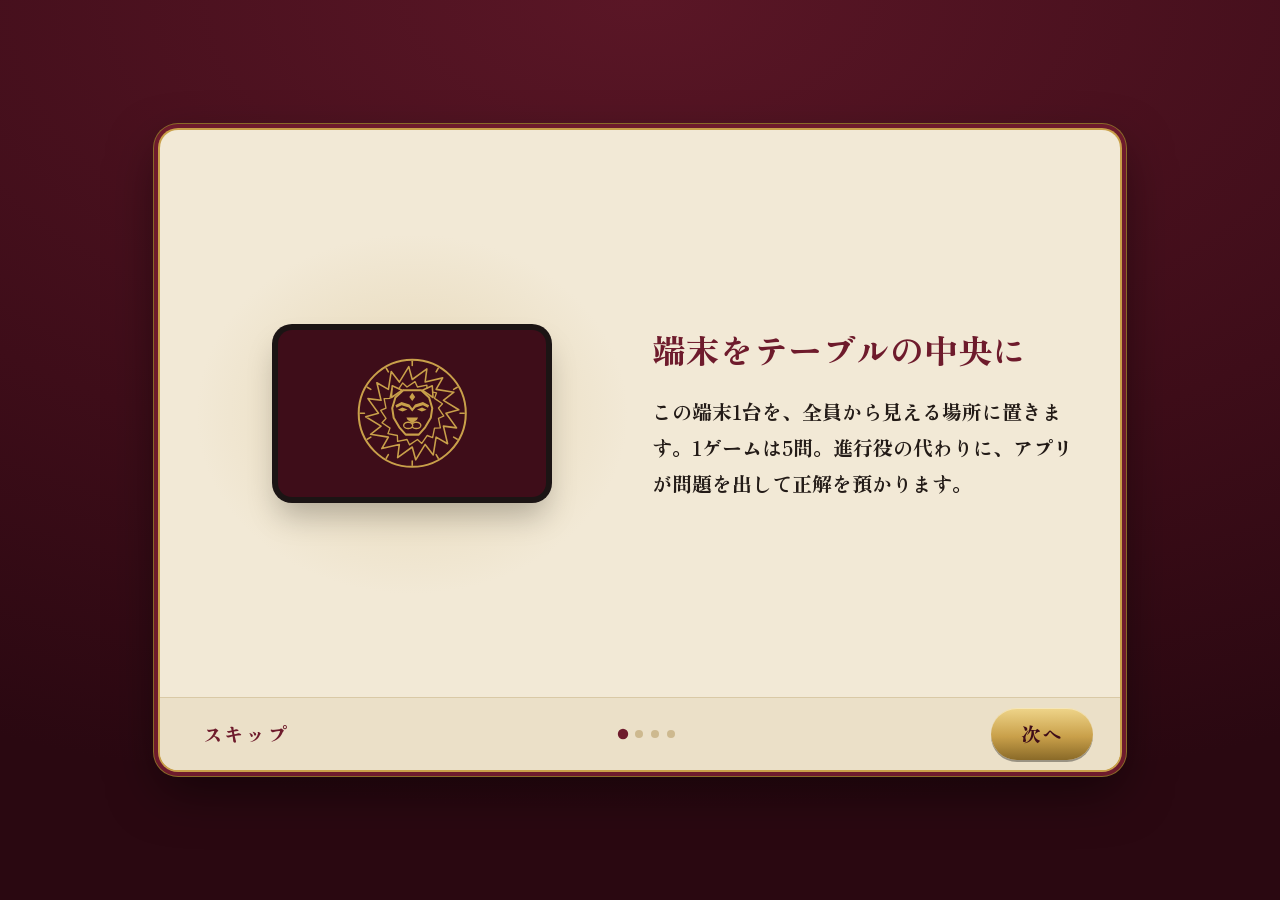
==== index.html @ 39cdda13 "Add files via upload" ====
<!doctype html>
<html lang="ja">
<head>
<meta charset="utf-8">
<meta name="viewport" content="width=device-width, initial-scale=1, viewport-fit=cover, user-scalable=no">
<meta name="theme-color" content="#3E0D19">
<meta name="apple-mobile-web-app-capable" content="yes">
<meta name="mobile-web-app-capable" content="yes">
<meta name="apple-mobile-web-app-status-bar-style" content="black-translucent">
<meta name="apple-mobile-web-app-title" content="金獅子">
<meta name="description" content="ボードゲーム『近似値の金獅子』の問題表示アプリ">
<title>近似値の金獅子</title>
<link rel="manifest" href="manifest.webmanifest">
<link rel="icon" href="img/icon-192.png" type="image/png">
<link rel="apple-touch-icon" href="img/apple-touch-icon.png">
<link rel="preload" href="fonts/ZenAntique-subset.woff2" as="font" type="font/woff2" crossorigin>
<link rel="preload" href="fonts/BodoniModa-subset.woff2" as="font" type="font/woff2" crossorigin>
<link rel="stylesheet" href="css/app.css">
<script src="js/app.js" defer></script>
</head>
<body>
<div id="app">

  <!-- タイトル -->
  <section class="screen screen-title" id="screen-title" data-screen="title">
    <div class="title-inner">
      <img class="title-emblem" src="img/lion_gold.svg" alt="" width="1000" height="1000">
      <div class="title-text">
        <p class="title-kicker">近似値ボードゲーム</p>
        <h1 class="title-logo">近似値の<span>金獅子</span></h1>
        <div class="title-actions">
          <button class="btn btn-gold btn-lg" data-action="start">ゲーム開始</button>
          <div class="btn-row">
            <button class="btn btn-ghost" data-action="rulebook">ルールブック</button>
            <button class="btn btn-ghost" data-action="settings">設定</button>
          </div>
        </div>
      </div>
    </div>
  </section>

  <!-- チュートリアル -->
  <section class="screen screen-tutorial" id="screen-tutorial" data-screen="tutorial">
    <div class="tut-card">
      <div class="tut-pages">
        <article class="tut-page" data-page="0">
          <div class="tut-visual tut-visual-table" aria-hidden="true">
            <div class="tut-device"><span class="lion" data-lion="gold"></span></div>
          </div>
          <div class="tut-copy">
            <h2>端末をテーブルの中央に</h2>
            <p>この端末1台を、全員から見える場所に置きます。1ゲームは5問。進行役の代わりに、アプリが問題を出して正解を預かります。</p>
          </div>
        </article>
        <article class="tut-page" data-page="1">
          <div class="tut-visual tut-visual-write" aria-hidden="true">
            <div class="tut-question">成人の人体にある<br>骨の数は？</div>
            <div class="tut-memo"><span>200</span><span>180</span><span>230</span></div>
          </div>
          <div class="tut-copy">
            <h2>問題を読んで、数字を書く</h2>
            <p>問題が出たら、各自が手元のカードに答えの数字を書きます。ぴったりでなくても大丈夫。近ければ近いほど良い答えです。</p>
          </div>
        </article>
        <article class="tut-page" data-page="2">
          <div class="tut-visual tut-visual-swipe" aria-hidden="true">
            <div class="demo-frame">
              <div class="demo-answer"><span>206</span></div>
              <div class="demo-cage">
                <div class="demo-plate">骨の数は？</div>
                <img class="demo-knob" src="img/lion_gold.svg" alt="">
              </div>
              <div class="demo-finger"></div>
            </div>
          </div>
          <div class="tut-copy">
            <h2>金獅子を上へ引き上げる</h2>
            <p>全員が書けたら、問題欄の下の<strong>金獅子</strong>に指をのせ、上へスワイプします。檻が上がり、正解が現れます。</p>
          </div>
        </article>
        <article class="tut-page" data-page="3">
          <div class="tut-visual tut-visual-judge" aria-hidden="true">
            <ul class="judge-list">
              <li><img src="img/lion_gold.svg" alt=""><b>金獅子</b><span>ピタリ</span></li>
              <li><img src="img/lion_silver.svg" alt=""><b>銀獅子</b><span>誤差10%以内</span></li>
              <li><img src="img/lion_bronze.svg" alt=""><b>銅獅子</b><span>誤差25%以内</span></li>
              <li><img src="img/lion_black.svg" alt=""><b>黒獅子</b><span>それより外</span></li>
            </ul>
          </div>
          <div class="tut-copy">
            <h2>自分で判定する</h2>
            <p>正解の下に、銀獅子・銅獅子の範囲が表示されます。自分の答えと見比べて判定し、得点はカードで管理しましょう。</p>
          </div>
        </article>
      </div>
      <div class="tut-nav">
        <button class="btn btn-text" data-action="tut-skip">スキップ</button>
        <div class="tut-dots" aria-hidden="true"><i></i><i></i><i></i><i></i></div>
        <button class="btn btn-gold" data-action="tut-next">次へ</button>
      </div>
    </div>
  </section>

  <!-- セット選択 -->
  <section class="screen screen-sets" id="screen-sets" data-screen="sets">
    <header class="bar">
      <button class="btn btn-text" data-action="title">← 戻る</button>
      <h2 class="bar-title">セットを選ぶ</h2>
      <span class="bar-spacer"></span>
    </header>
    <div class="sets-body">
      <p class="sets-lead">1セット5問。好きなセットを選んでください。</p>
      <div class="sets-grid" id="sets-grid"></div>
    </div>
  </section>

  <!-- ゲーム -->
  <section class="screen screen-game" id="screen-game" data-screen="game">
    <header class="bar game-bar">
      <button class="btn btn-text" data-action="abort">✕ 中断</button>
      <div class="round" aria-live="polite">
        <span class="round-set" id="round-set"></span>
        <span class="round-num"><b id="round-cur">1</b><i>/</i><span id="round-total">5</span></span>
      </div>
      <button class="btn btn-text" data-action="retry" id="btn-retry" disabled>↺ もう一度</button>
    </header>

    <div class="stage" id="stage">
      <div class="frame" id="frame">
        <!-- 正解表示欄（檻の後ろ） -->
        <div class="answer" id="answer" aria-live="polite">
          <span class="lion answer-watermark" data-lion="gold" id="watermark"></span>
          <div class="answer-q" id="answer-q">
            <p class="answer-q-text" id="answer-q-text"></p>
            <p class="as-of" id="answer-asof"></p>
          </div>
          <div class="answer-main">
            <div class="answer-num" id="answer-num"></div>
          </div>
          <p class="answer-note" id="answer-note"></p>
          <div class="shine" id="shine"></div>
        </div>

        <!-- 獅子の檻 -->
        <div class="cage" id="cage">
          <div class="cage-bars"></div>
          <div class="cage-rail cage-rail-top"></div>
          <div class="cage-rail cage-rail-bottom"></div>
          <div class="plate" id="plate">
            <div class="plate-inner">
              <p class="plate-q" id="plate-q"></p>
              <p class="as-of" id="plate-asof"></p>
            </div>
          </div>
          <div class="knob-row">
            <button class="knob" id="knob" aria-label="金獅子を引き上げて正解を開く（Enter または Space）">
              <img src="img/lion_gold.svg" alt="" draggable="false">
            </button>
            <span class="knob-hint" id="knob-hint" aria-hidden="true">↑ 金獅子を引き上げる</span>
          </div>
        </div>
      </div>
    </div>

    <footer class="game-foot">
      <div class="borders" id="borders" aria-live="polite">
        <div class="border-row border-silver">
          <span class="lion" data-lion="silver"></span>
          <span class="border-label">銀獅子<small>±10%</small></span>
          <span class="border-range" id="range-silver"></span>
        </div>
        <div class="border-row border-bronze">
          <span class="lion" data-lion="bronze"></span>
          <span class="border-label">銅獅子<small>±25%</small></span>
          <span class="border-range" id="range-bronze"></span>
        </div>
      </div>
      <div class="foot-actions">
        <button class="btn btn-gold" data-action="next" id="btn-next">次の問題 →</button>
      </div>
    </footer>
  </section>

  <!-- 終了 -->
  <section class="screen screen-end" id="screen-end" data-screen="end">
    <div class="end-inner">
      <img class="end-emblem" src="img/lion_gold.svg" alt="" width="1000" height="1000">
      <p class="end-kicker" id="end-set"></p>
      <h2 class="end-title">全5問、終了</h2>
      <p class="end-lead">おつかれさまでした。カードで得点を集計しましょう。</p>
      <div class="btn-row">
        <button class="btn btn-gold" data-action="title">タイトルへ戻る</button>
        <button class="btn btn-ghost" data-action="start">別のセットで遊ぶ</button>
      </div>
    </div>
  </section>

  <!-- 設定 -->
  <section class="screen screen-settings" id="screen-settings" data-screen="settings">
    <header class="bar">
      <button class="btn btn-text" data-action="title">← 戻る</button>
      <h2 class="bar-title">設定</h2>
      <span class="bar-spacer"></span>
    </header>
    <div class="settings-body">
      <ul class="settings-list">
        <li><button class="setting" data-action="tutorial"><span>遊び方（チュートリアル）を見る</span><i>›</i></button></li>
        <li><button class="setting" data-action="rulebook"><span>ルールブックを開く</span><i>›</i></button></li>
        <li><button class="setting" data-action="reshuffle"><span>問題セットを組み直す</span><i>›</i></button></li>
      </ul>
      <p class="settings-meta" id="settings-meta"></p>
    </div>
  </section>
</div>

<dialog class="modal" id="modal">
  <form method="dialog">
    <p class="modal-text" id="modal-text"></p>
    <div class="btn-row">
      <button class="btn btn-ghost" value="cancel">やめる</button>
      <button class="btn btn-gold" value="ok" id="modal-ok">OK</button>
    </div>
  </form>
</dialog>
<div class="toast" id="toast" role="status"></div>

<!-- 獅子アイコン（線画）。色は CSS の color、目・鼻などは --lion-feature で指定 -->
<template id="tpl-lion"><svg class="lion-svg" viewBox="0 0 1000 1000" aria-hidden="true" focusable="false"><g class="l-bezel"><circle cx="500" cy="500" r="476" fill="none" stroke="currentColor" stroke-width="18"/><line x1="500" y1="38" x2="500" y2="75" stroke="currentColor" stroke-width="14" stroke-linecap="round"/><line x1="731" y1="99.9" x2="712.5" y2="131.9" stroke="currentColor" stroke-width="14" stroke-linecap="round"/><line x1="900.1" y1="269" x2="868.1" y2="287.5" stroke="currentColor" stroke-width="14" stroke-linecap="round"/><line x1="962" y1="500" x2="925" y2="500" stroke="currentColor" stroke-width="14" stroke-linecap="round"/><line x1="900.1" y1="731" x2="868.1" y2="712.5" stroke="currentColor" stroke-width="14" stroke-linecap="round"/><line x1="731" y1="900.1" x2="712.5" y2="868.1" stroke="currentColor" stroke-width="14" stroke-linecap="round"/><line x1="500" y1="962" x2="500" y2="925" stroke="currentColor" stroke-width="14" stroke-linecap="round"/><line x1="269" y1="900.1" x2="287.5" y2="868.1" stroke="currentColor" stroke-width="14" stroke-linecap="round"/><line x1="99.9" y1="731" x2="131.9" y2="712.5" stroke="currentColor" stroke-width="14" stroke-linecap="round"/><line x1="38" y1="500" x2="75" y2="500" stroke="currentColor" stroke-width="14" stroke-linecap="round"/><line x1="99.9" y1="269" x2="131.9" y2="287.5" stroke="currentColor" stroke-width="14" stroke-linecap="round"/><line x1="269" y1="99.9" x2="287.5" y2="131.9" stroke="currentColor" stroke-width="14" stroke-linecap="round"/></g><g class="l-mane-outer"><path d="M500,200 L630,105.9 L614.8,222.8 L770.9,185.6 L712.1,287.9 L870.6,313.2 L777.2,385.2 L913.9,469.2 L800,500 L894.1,630 L777.2,614.8 L814.4,770.9 L712.1,712.1 L686.8,870.6 L614.8,777.2 L530.8,913.9 L500,800 L370,894.1 L385.2,777.2 L229.1,814.4 L287.9,712.1 L129.4,686.8 L222.8,614.8 L86.1,530.8 L200,500 L105.9,370 L222.8,385.2 L185.6,229.1 L287.9,287.9 L313.2,129.4 L385.2,222.8 L469.2,86.1 L500,200" fill="none" stroke="currentColor" stroke-width="14" stroke-linecap="round" stroke-linejoin="round"/></g><g class="l-mane-inner"><path d="M381.2,281.9 L415.2,231.1 L453.6,266.6 L524.6,219.1 L546.4,266.6 L630.2,249.9 L631.2,276.3" fill="none" stroke="currentColor" stroke-width="12" stroke-linecap="round" stroke-linejoin="round"/><path d="M681.8,311.9 L716,318.7 L697.9,367.8 L768.9,415.2 L733.4,453.6 L780.9,524.6 L733.4,546.4 L750.1,630.2 L697.9,632.2 L681.3,716 L632.2,697.9 L584.8,768.9 L546.4,733.4 L475.4,780.9 L453.6,733.4 L369.8,750.1 L367.8,697.9 L284,681.3 L302.1,632.2 L231.1,584.8 L266.6,546.4 L219.1,475.4 L266.6,453.6 L249.9,369.8 L302.1,367.8 L318.7,284 L320,284.5" fill="none" stroke="currentColor" stroke-width="12" stroke-linecap="round" stroke-linejoin="round"/></g><g class="l-ears"><path d="M315,360 L322,255 L410,295 L315,360" fill="none" stroke="currentColor" stroke-width="14" stroke-linecap="round" stroke-linejoin="round"/><path d="M685,360 L678,255 L590,295 L685,360" fill="none" stroke="currentColor" stroke-width="14" stroke-linecap="round" stroke-linejoin="round"/></g><g class="l-sideburns"></g><g class="l-face"><path d="M420,295 L580,295 L650,360 L678,455 L665,540 L615,625 L558,690 L442,690 L385,625 L335,540 L322,455 L350,360 L420,295" fill="none" stroke="currentColor" stroke-width="18" stroke-linecap="round" stroke-linejoin="round"/><polygon points="500,318 526,355 500,392 474,355" class="lf"/></g><g class="l-brow"><polygon points="350,430 405,400 475,422 500,455 525,422 595,400 650,430 640,452 595,430 530,448 500,485 470,448 405,430 360,452" class="lf"/></g><g class="l-eyes"><polygon points="372,470 412,448 458,466 414,484" class="lf"/><polygon points="628,470 588,448 542,466 586,484" class="lf"/></g><g class="l-nose"><polygon points="448,538 552,538 542,558 500,588 458,558" class="lf"/></g><g class="l-muzzle"><path d="M500,595.9 L501.4,594 L504.3,591 L507.7,588.2 L511.6,585.8 L516,583.8 L520.7,582.1 L525.6,581 L530.8,580.2 L536,580 L541.2,580.2 L546.4,581 L551.3,582.1 L556,583.8 L560.4,585.8 L564.3,588.2 L567.7,591 L570.6,594 L573,597.3 L574.6,600.8 L575.7,604.3 L576,608 L575.7,611.7 L574.6,615.2 L573,618.7 L570.6,622 L567.7,625 L564.3,627.8 L560.4,630.2 L556,632.2 L551.3,633.9 L546.4,635 L541.2,635.8 L536,636 L530.8,635.8 L525.6,635 L520.7,633.9 L516,632.2 L511.6,630.2 L507.7,627.8 L504.3,625 L501.4,622 L500,620.1" fill="none" stroke="currentColor" stroke-width="12" stroke-linecap="round" stroke-linejoin="round"/><path d="M504,608 L503.7,611.7 L502.6,615.2 L501,618.7 L498.6,622 L495.7,625 L492.3,627.8 L488.4,630.2 L484,632.2 L479.3,633.9 L474.4,635 L469.2,635.8 L464,636 L458.8,635.8 L453.6,635 L448.7,633.9 L444,632.2 L439.6,630.2 L435.7,627.8 L432.3,625 L429.4,622 L427,618.7 L425.4,615.2 L424.3,611.7 L424,608 L424.3,604.3 L425.4,600.8 L427,597.3 L429.4,594 L432.3,591 L435.7,588.2 L439.6,585.8 L444,583.8 L448.7,582.1 L453.6,581 L458.8,580.2 L464,580 L469.2,580.2 L474.4,581 L479.3,582.1 L484,583.8 L488.4,585.8 L492.3,588.2 L495.7,591 L498.6,594 L501,597.3 L502.6,600.8 L503.7,604.3 L504,608" fill="none" stroke="currentColor" stroke-width="12" stroke-linecap="round" stroke-linejoin="round"/></g></svg></template>
</body>
</html>
---- css/app.css ----
/* 『近似値の金獅子』問題表示アプリ */

@font-face {
  font-family: "Zen Antique";
  src: url("../fonts/ZenAntique-subset.woff2") format("woff2");
  font-weight: 400;
  font-style: normal;
  font-display: swap;
}
@font-face {
  font-family: "Bodoni Moda";
  src: url("../fonts/BodoniModa-subset.woff2") format("woff2");
  font-weight: 400 900;
  font-style: normal;
  font-display: swap;
}

:root {
  /* 配色 */
  --bordeaux: #6E1B2C;
  --bordeaux-deep: #3E0D19;
  --ivory: #F2E9D6;
  --ink: #231B17;
  --gold: #C9A04A;
  --gold-light: #EFD58A;
  --silver: #B9BCC2;
  --bronze: #A8693A;
  --black: #2A2422;

  /* 派生色 */
  --gold-dark: #8A6A28;
  --ivory-dim: rgba(242, 233, 214, .72);
  --line: rgba(201, 160, 74, .35);

  /* フォント */
  --font-ja: "Zen Antique", "Hiragino Mincho ProN", "Yu Mincho", "YuMincho", "Noto Serif JP", "Noto Serif CJK JP", "Source Han Serif JP", serif;
  --font-num: "Bodoni Moda", "Didot", "Bodoni 72", "Times New Roman", serif;

  /* 安全領域 */
  --sat: env(safe-area-inset-top, 0px);
  --sar: env(safe-area-inset-right, 0px);
  --sab: env(safe-area-inset-bottom, 0px);
  --sal: env(safe-area-inset-left, 0px);

  /* 演出時間（視差効果を減らす設定で短縮） */
  --t-move: 1;
  color-scheme: dark;
}
@media (prefers-reduced-motion: reduce) {
  :root { --t-move: .35; }
}

*, *::before, *::after { box-sizing: border-box; }
html, body { margin: 0; height: 100%; }
html { touch-action: manipulation; }
body {
  background: var(--bordeaux-deep);
  background-image: radial-gradient(120% 90% at 50% 0%, #5a1626 0%, var(--bordeaux-deep) 60%, #2a0811 100%);
  color: var(--ivory);
  font-family: var(--font-ja);
  -webkit-font-smoothing: antialiased;
  -webkit-tap-highlight-color: transparent;
  -webkit-text-size-adjust: 100%;
  overscroll-behavior: none;
  overflow: hidden;
  user-select: none;
  -webkit-user-select: none;
  -webkit-touch-callout: none;
}
button { font: inherit; color: inherit; }
p, h1, h2 { margin: 0; }

#app {
  position: fixed;
  inset: 0;
  padding: calc(var(--sat) + 8px) calc(var(--sar) + 12px) calc(var(--sab) + 8px) calc(var(--sal) + 12px);
}

/* 画面切り替え */
.screen {
  position: absolute;
  inset: calc(var(--sat) + 8px) calc(var(--sar) + 12px) calc(var(--sab) + 8px) calc(var(--sal) + 12px);
  display: none;
  flex-direction: column;
  min-height: 0;
}
.screen.is-active { display: flex; animation: screen-in calc(.35s * var(--t-move)) ease-out; }
@keyframes screen-in { from { opacity: 0; } to { opacity: 1; } }

/* ボタン */
.btn {
  appearance: none;
  border: 0;
  border-radius: 999px;
  padding: .7em 1.5em;
  min-height: 44px;
  cursor: pointer;
  font-size: clamp(15px, 2.4vmin + 6px, 20px);
  letter-spacing: .06em;
  line-height: 1.2;
  white-space: nowrap;
  transition: transform .15s, background-color .2s, opacity .2s;
}
.btn:active { transform: scale(.97); }
.btn:disabled { opacity: .35; cursor: default; }
.btn-gold {
  background: linear-gradient(180deg, var(--gold-light), var(--gold) 55%, var(--gold-dark));
  color: var(--bordeaux-deep);
  box-shadow: 0 2px 0 rgba(0,0,0,.35), inset 0 1px 0 rgba(255,255,255,.4);
}
.btn-ghost {
  background: transparent;
  color: var(--gold-light);
  box-shadow: inset 0 0 0 1.5px var(--gold);
}
.btn-text {
  background: transparent;
  color: var(--gold-light);
  padding: .5em .8em;
}
.btn-lg { font-size: clamp(18px, 3vmin + 8px, 26px); padding: .75em 2.4em; }
.btn-row { display: flex; gap: 12px; flex-wrap: wrap; justify-content: center; }

:focus { outline: none; }
:focus-visible {
  outline: 3px solid var(--gold-light);
  outline-offset: 3px;
}

/* 獅子アイコン（線画） */
.lion { display: inline-block; line-height: 0; color: var(--gold); --lion-feature: currentColor; }
.lion .lion-svg { width: 100%; height: 100%; display: block; }
.lion .lf { fill: var(--lion-feature); }
.lion[data-lion="gold"] { color: var(--gold); }
.lion[data-lion="silver"] { color: var(--silver); }
.lion[data-lion="bronze"] { color: var(--bronze); }
.lion[data-lion="black"] { color: var(--black); }

/* 共通バー */
.bar {
  display: grid;
  grid-template-columns: 1fr auto 1fr;
  align-items: center;
  min-height: 44px;
  flex: none;
}
.bar > :first-child { justify-self: start; }
.bar > :last-child { justify-self: end; }
.bar-title { font-size: clamp(18px, 3vmin + 6px, 24px); font-weight: 400; color: var(--gold-light); letter-spacing: .1em; }

/* ───── タイトル ───── */
.screen-title { align-items: center; justify-content: center; }
.title-inner {
  display: flex;
  align-items: center;
  justify-content: center;
  gap: clamp(16px, 6vw, 72px);
  width: 100%;
  height: 100%;
}
.title-emblem {
  width: min(62vh, 40vw);
  height: auto;
  filter: drop-shadow(0 8px 30px rgba(0,0,0,.5));
  animation: emblem-glow 4s ease-in-out infinite;
}
@keyframes emblem-glow {
  50% { filter: drop-shadow(0 8px 30px rgba(0,0,0,.5)) drop-shadow(0 0 24px rgba(239,213,138,.25)); }
}
.title-text { display: flex; flex-direction: column; align-items: center; gap: 2vh; text-align: center; }
.title-kicker { color: var(--gold); letter-spacing: .4em; font-size: clamp(12px, 2vmin + 4px, 16px); }
.title-logo {
  font-weight: 400;
  font-size: clamp(32px, 9vmin, 76px);
  line-height: 1.15;
  color: var(--ivory);
  letter-spacing: .08em;
}
.title-logo span {
  display: block;
  font-size: 1.3em;
  background: linear-gradient(180deg, var(--gold-light) 20%, var(--gold) 70%, var(--gold-dark));
  -webkit-background-clip: text;
  background-clip: text;
  color: transparent;
}
.title-actions { display: flex; flex-direction: column; align-items: center; gap: 14px; margin-top: 2vh; }

@media (orientation: portrait) {
  .title-inner { flex-direction: column; gap: 3vh; }
  .title-emblem { width: min(64vw, 38vh); }
}

/* ───── チュートリアル ───── */
.screen-tutorial { align-items: center; justify-content: center; }
.tut-card {
  width: min(100%, 960px);
  height: 100%;
  max-height: 640px;
  display: flex;
  flex-direction: column;
  background: var(--ivory);
  color: var(--ink);
  border-radius: 18px;
  box-shadow: 0 0 0 2px var(--gold), 0 0 0 6px var(--bordeaux), 0 0 0 7px var(--gold-dark), 0 20px 50px rgba(0,0,0,.5);
  overflow: hidden;
}
.tut-pages { flex: 1; position: relative; min-height: 0; }
.tut-page {
  position: absolute;
  inset: 0;
  display: grid;
  grid-template-columns: 1fr 1fr;
  align-items: center;
  gap: 24px;
  padding: clamp(16px, 4vmin, 40px);
  opacity: 0;
  visibility: hidden;
  transform: translateX(24px);
  transition: opacity calc(.35s * var(--t-move)), transform calc(.35s * var(--t-move)), visibility 0s calc(.35s * var(--t-move));
}
.tut-page.is-active { opacity: 1; visibility: visible; transform: none; transition-delay: 0s; }
.tut-page.is-past { transform: translateX(-24px); }
.tut-copy h2 { font-weight: 400; font-size: clamp(20px, 4vmin + 6px, 34px); color: var(--bordeaux); margin-bottom: .6em; }
.tut-copy p { font-size: clamp(14px, 2.4vmin + 6px, 20px); line-height: 1.8; }
.tut-copy strong { color: var(--bordeaux); font-weight: 400; border-bottom: 2px solid var(--gold); }
.tut-visual { height: 100%; max-height: 360px; display: grid; place-items: center; min-height: 0; }

.tut-device {
  width: 62%; aspect-ratio: 16 / 10;
  border-radius: 14px;
  background: var(--bordeaux-deep);
  box-shadow: 0 0 0 6px #1b1414, 0 18px 30px rgba(0,0,0,.25);
  display: grid; place-items: center;
}
.tut-device .lion { width: 42%; aspect-ratio: 1; }
.tut-visual-table { background: radial-gradient(closest-side, #e5d6b5, transparent); border-radius: 50%; }

.tut-visual-write { display: flex; flex-direction: column; gap: 16px; justify-content: center; }
.tut-question {
  background: var(--bordeaux); color: var(--ivory); padding: 14px 22px; border-radius: 8px;
  box-shadow: inset 0 0 0 2px var(--gold); text-align: center; font-size: clamp(14px, 2.6vmin + 4px, 20px); line-height: 1.5;
}
.tut-memo { display: flex; gap: 10px; justify-content: center; }
.tut-memo span {
  font-family: var(--font-num); font-weight: 600; font-size: clamp(18px, 4vmin, 30px);
  background: #fffaf0; border: 1px solid #d9c9a6; padding: 10px 14px; border-radius: 4px;
  transform: rotate(-3deg); box-shadow: 0 3px 6px rgba(0,0,0,.12);
}
.tut-memo span:nth-child(2) { transform: rotate(2deg); }
.tut-memo span:nth-child(3) { transform: rotate(-1deg); }

/* スワイプ実演 */
.demo-frame {
  position: relative; width: min(100%, 300px); aspect-ratio: 4 / 3;
  border-radius: 12px; overflow: hidden; box-shadow: 0 0 0 3px var(--gold-dark);
}
.demo-answer {
  position: absolute; inset: 0; background: var(--ivory); display: grid; place-items: center;
  font-family: var(--font-num); font-weight: 700; font-size: 64px; color: var(--ink);
}
.demo-answer span { animation: demo-num 4s infinite; }
.demo-cage {
  position: absolute; inset: 0;
  background:
    repeating-linear-gradient(90deg, transparent 0 22px, var(--gold-dark) 22px 23px, var(--gold-light) 23px 25px, var(--gold-dark) 25px 27px),
    linear-gradient(var(--bordeaux), var(--bordeaux-deep));
  animation: demo-cage 4s infinite cubic-bezier(.4, 0, .3, 1);
}
.demo-plate {
  position: absolute; left: 14%; right: 14%; top: 18%; height: 40%;
  background: var(--ivory); color: var(--ink); display: grid; place-items: center;
  border-radius: 4px; box-shadow: inset 0 0 0 2px var(--gold); font-size: 18px;
}
.demo-knob { position: absolute; width: 24%; left: 38%; bottom: 4%; }
.demo-finger {
  position: absolute; left: 50%; bottom: 10%; width: 44px; height: 44px; margin-left: -22px;
  border-radius: 50%; background: rgba(255,255,255,.55); box-shadow: 0 0 0 3px rgba(255,255,255,.8);
  animation: demo-finger 4s infinite cubic-bezier(.4, 0, .3, 1);
}
@keyframes demo-cage { 0%, 25% { transform: none; } 55% { transform: translateY(-40%); } 65%, 100% { transform: translateY(-105%); } }
@keyframes demo-finger { 0%, 15% { opacity: 0; transform: none; } 25% { opacity: 1; transform: none; } 55% { opacity: 1; transform: translateY(-120px); } 62%, 100% { opacity: 0; transform: translateY(-140px); } }
@keyframes demo-num { 0%, 60% { opacity: 0; } 75%, 100% { opacity: 1; } }

.judge-list { list-style: none; margin: 0; padding: 0; display: grid; gap: 10px; width: min(100%, 340px); }
.judge-list li { display: grid; grid-template-columns: 48px auto 1fr; align-items: center; gap: 12px; font-size: clamp(14px, 2.4vmin + 4px, 19px); }
.judge-list img { width: 48px; height: 48px; }
.judge-list b { font-weight: 400; color: var(--bordeaux); }
.judge-list span { color: #5b4b40; text-align: right; }

.tut-nav {
  flex: none; display: flex; align-items: center; justify-content: space-between;
  padding: 10px clamp(12px, 3vmin, 28px); border-top: 1px solid #d9c9a6; background: #ebe0c8;
}
.tut-nav .btn-text { color: var(--bordeaux); }
.tut-dots { display: flex; gap: 8px; }
.tut-dots i { width: 8px; height: 8px; border-radius: 50%; background: #cdb98f; transition: background .2s, transform .2s; }
.tut-dots i.is-on { background: var(--bordeaux); transform: scale(1.3); }

@media (orientation: portrait) {
  .tut-page { grid-template-columns: 1fr; grid-template-rows: minmax(0, 1fr) auto; }
  .tut-visual { max-height: 300px; }
}

/* ───── セット選択 ───── */
.sets-body { flex: 1; overflow-y: auto; padding: 8px 4px 16px; -webkit-overflow-scrolling: touch; }
.sets-lead { text-align: center; color: var(--ivory-dim); margin: 4px 0 16px; font-size: clamp(14px, 2vmin + 6px, 18px); }
.sets-grid {
  display: grid;
  grid-template-columns: repeat(auto-fill, minmax(150px, 1fr));
  gap: 14px;
  max-width: 980px;
  margin: 0 auto;
}
.set-btn {
  appearance: none; border: 0; cursor: pointer;
  position: relative;
  display: flex; flex-direction: column; align-items: center; gap: 6px;
  padding: 18px 10px 14px;
  border-radius: 14px;
  background: linear-gradient(180deg, var(--bordeaux), #561423);
  box-shadow: inset 0 0 0 1.5px var(--gold), 0 4px 10px rgba(0,0,0,.3);
  color: var(--ivory);
  transition: transform .15s;
}
.set-btn:active { transform: scale(.97); }
.set-btn .lion { width: 54px; height: 54px; }
.set-btn .set-name { font-size: 20px; letter-spacing: .08em; }
.set-btn .set-no { font-family: var(--font-num); font-weight: 700; font-size: 1.3em; color: var(--gold-light); }
.set-btn .set-state { font-size: 12px; color: var(--ivory-dim); }
.set-btn.is-played { background: linear-gradient(180deg, #4b1220, #3a0e18); }
.set-btn.is-played .lion { opacity: .55; }

/* ───── ゲーム ───── */
.game-bar .round { display: flex; align-items: baseline; gap: 12px; color: var(--gold-light); }
.round-set { font-size: clamp(13px, 2vmin + 4px, 16px); color: var(--gold); letter-spacing: .1em; }
.round-num { font-family: var(--font-num); font-weight: 600; font-size: clamp(22px, 4vmin + 6px, 34px); display: inline-flex; align-items: baseline; gap: .25em; }
.round-num i { font-style: normal; color: var(--gold); font-weight: 400; }
.round-num span { font-size: .75em; }

.stage {
  flex: 1;
  min-height: 0;
  display: flex;
  align-items: stretch;
  justify-content: center;
  padding: 6px 0;
}
.frame {
  --frame-r: clamp(10px, 2vmin, 18px);
  position: relative;
  width: 100%;
  max-width: 1100px;
  height: 100%;
  border-radius: var(--frame-r);
  overflow: hidden;
  box-shadow: 0 0 0 2px var(--gold), 0 0 0 5px #2a0811, 0 0 0 6px var(--gold-dark), 0 14px 40px rgba(0,0,0,.55);
  isolation: isolate;
}

/* 正解表示欄 */
.answer {
  position: absolute;
  inset: 0;
  display: flex;
  flex-direction: column;
  align-items: center;
  background: var(--ivory);
  color: var(--ink);
  padding: clamp(10px, 3vmin, 28px) clamp(12px, 4vw, 48px);
  transition: background-color calc(.6s * var(--t-move)) ease, color .6s ease;
  overflow: hidden;
  container-type: size;
}
.answer-watermark {
  position: absolute;
  left: 50%; top: 50%;
  width: min(92cqh, 92cqw); height: min(92cqh, 92cqw);
  transform: translate(-50%, -50%) scale(.86);
  opacity: 0;
  pointer-events: none;
  --lion-feature: var(--bordeaux); /* 目・鼻などは背景色で抜く */
  transition: opacity calc(.9s * var(--t-move)) ease, transform calc(1.2s * var(--t-move)) cubic-bezier(.2, .8, .2, 1);
}
.answer-q {
  position: relative;
  z-index: 1;
  flex: none;
  text-align: center;
  max-width: 100%;
  visibility: hidden;
  transform-origin: 0 0;
}
.answer-q-text { font-size: clamp(16px, 4.2vmin + 4px, 34px); line-height: 1.4; color: var(--bordeaux); transition: color .6s; }
.as-of { font-size: .62em; margin-top: .3em; opacity: .8; letter-spacing: .05em; }
.answer-q .as-of { font-size: clamp(11px, 2vmin + 2px, 16px); color: var(--bordeaux); }
.answer-q .as-of:empty, .plate .as-of:empty { display: none; }
.answer-main {
  position: relative;
  flex: 1;
  min-height: 0;
  width: 100%;
  display: flex;
  align-items: center;
  justify-content: center;
}
.answer-num {
  display: flex;
  align-items: baseline;
  justify-content: center;
  font-family: var(--font-num);
  font-weight: 700;
  font-variation-settings: "opsz" 36;
  font-variant-numeric: lining-nums tabular-nums;
  line-height: 1;
  white-space: nowrap;
  color: var(--ink);
  transition: color calc(.5s * var(--t-move));
}
.answer-num .d { display: inline-block; width: .64em; text-align: center; }
.answer-num .c { display: inline-block; width: .26em; text-align: center; }
.answer-num .off { visibility: hidden; }
.answer-num .u {
  font-family: var(--font-ja);
  font-weight: 400;
  font-size: .3em;
  margin-left: .3em;
  color: var(--bordeaux);
  transition: color .6s;
}
.answer-note { flex: none; min-height: 1.4em; font-size: clamp(12px, 2vmin + 4px, 18px); color: #5b4b40; opacity: 0; transition: opacity .6s, color .6s; text-align: center; }

/* 確定後 */
.answer.is-confirmed { background: var(--bordeaux); color: var(--gold); }
.answer.is-confirmed .answer-q-text,
.answer.is-confirmed .as-of { color: var(--gold); }
.answer.is-confirmed .answer-num { color: var(--gold-light); text-shadow: 0 0 .25em rgba(239, 213, 138, .35); }
.answer.is-confirmed .answer-num .u { color: var(--gold); text-shadow: none; }
.answer.is-confirmed .answer-watermark { opacity: .3; transform: translate(-50%, -50%) scale(1); }
.answer.is-confirmed .answer-note { opacity: 1; color: var(--gold-light); }

.shine {
  position: absolute;
  inset: -20% -60%;
  pointer-events: none;
  background: linear-gradient(105deg, transparent 38%, rgba(255, 244, 205, .0) 42%, rgba(255, 238, 180, .85) 50%, rgba(255, 244, 205, 0) 58%, transparent 62%);
  transform: translateX(-100%);
  opacity: 0;
  mix-blend-mode: screen;
}
.shine.is-run { animation: shine 1s cubic-bezier(.3, .1, .3, 1) forwards; }
@keyframes shine {
  0% { transform: translateX(-70%); opacity: 1; }
  100% { transform: translateX(70%); opacity: 1; }
}

/* 獅子の檻 */
.cage {
  position: absolute;
  inset: 0;
  z-index: 2;
  background: linear-gradient(180deg, var(--bordeaux) 0%, #551424 55%, var(--bordeaux-deep) 100%);
  will-change: transform;
  box-shadow: 0 10px 30px rgba(0,0,0,.6);
}
.cage.is-gone { visibility: hidden; }
.cage-bars {
  position: absolute;
  inset: 0;
  --bar-gap: clamp(34px, 6.5vmin, 64px);
  background:
    repeating-linear-gradient(90deg,
      transparent 0,
      transparent calc(var(--bar-gap) - 9px),
      rgba(0,0,0,.35) calc(var(--bar-gap) - 9px),
      var(--gold-dark) calc(var(--bar-gap) - 7px),
      var(--gold-light) calc(var(--bar-gap) - 4.5px),
      var(--gold) calc(var(--bar-gap) - 3px),
      var(--gold-dark) var(--bar-gap));
  background-position: calc(50% + var(--bar-gap) / 2) 0;
}
.cage-rail {
  position: absolute;
  left: 0; right: 0;
  height: clamp(10px, 2.2vmin, 18px);
  background: linear-gradient(180deg, var(--gold-light), var(--gold) 45%, var(--gold-dark));
  box-shadow: 0 2px 4px rgba(0,0,0,.45);
}
.cage-rail::after {
  content: "";
  position: absolute; inset: 0;
  --bar-gap: clamp(34px, 6.5vmin, 64px);
  background: radial-gradient(circle at center, #fff3c6 0 1.5px, var(--gold-dark) 2px 3.5px, transparent 4px) calc(50% + var(--bar-gap) / 2 - var(--bar-gap) / 2 + 0px) 50% / var(--bar-gap) 100% repeat-x;
}
.cage-rail-top { top: 12%; }
.cage-rail-bottom { bottom: 12%; }

.plate {
  position: absolute;
  left: 50%;
  top: 7%;
  width: min(84%, 920px);
  height: 64%;
  transform: translateX(-50%);
  background: var(--ivory);
  border-radius: 6px;
  padding: 6px;
  box-shadow:
    inset 0 0 0 2px var(--gold),
    inset 0 0 0 5px var(--ivory),
    inset 0 0 0 6px var(--gold-dark),
    0 6px 18px rgba(0,0,0,.55);
}
.plate::before, .plate::after {
  /* 鋲 */
  content: "";
  position: absolute;
  top: 10px;
  width: 10px; height: 10px;
  border-radius: 50%;
  background: radial-gradient(circle at 35% 35%, #fff3c6, var(--gold) 50%, var(--gold-dark));
}
.plate::before { left: 10px; }
.plate::after { right: 10px; }
.plate-inner {
  height: 100%;
  display: flex;
  flex-direction: column;
  align-items: center;
  justify-content: center;
  text-align: center;
  padding: 4px clamp(14px, 4vw, 40px);
  overflow: hidden;
}
.plate-q {
  color: var(--ink);
  line-height: 1.45;
  font-size: 1em; /* 枠に合わせた大きさは JS で .plate-inner に指定 */
  overflow-wrap: anywhere;
  word-break: auto-phrase;
  text-wrap: balance;
}
.plate .as-of { color: var(--bordeaux); font-size: .5em; }
.answer-q-text { word-break: auto-phrase; text-wrap: balance; }

.knob-row {
  position: absolute;
  left: 0; right: 0;
  bottom: 2.5%;
  height: 22%;
  display: flex;
  justify-content: center;
  pointer-events: none;
}
.knob {
  pointer-events: auto;
  position: relative;
  height: 100%;
  max-height: 104px;
  aspect-ratio: 1;
  padding: 0;
  border: 0;
  border-radius: 50%;
  background: transparent;
  cursor: grab;
  touch-action: none;
  filter: drop-shadow(0 4px 8px rgba(0,0,0,.6));
}
.knob img { width: 100%; height: 100%; display: block; pointer-events: none; }
.knob:active { cursor: grabbing; }
.knob.is-wobble { animation: knob-wobble 1.8s ease-in-out infinite; }
@keyframes knob-wobble {
  0%, 100% { transform: translateY(0); }
  50% { transform: translateY(-14%); }
}
.knob:focus-visible { outline-offset: 2px; border-radius: 50%; }
.knob-hint {
  position: absolute;
  left: calc(50% + min(11vh, 60px) + 10px);
  top: 50%;
  transform: translateY(-50%);
  color: var(--gold-light);
  font-size: clamp(13px, 2.2vmin + 4px, 19px);
  letter-spacing: .08em;
  white-space: nowrap;
  padding: .3em .8em;
  border-radius: 999px;
  background: rgba(42, 8, 17, .88);
  box-shadow: inset 0 0 0 1px var(--line);
  transition: opacity .4s;
}
.knob-hint.is-hidden { opacity: 0; }

/* フッター（ボーダー早見表と操作） */
.game-foot {
  flex: none;
  display: flex;
  align-items: center;
  justify-content: space-between;
  gap: 12px 20px;
  min-height: 56px;
  padding-top: 6px;
}
.borders {
  display: flex;
  gap: 8px clamp(12px, 3vw, 32px);
  flex-wrap: wrap;
  opacity: 0;
  transform: translateY(10px);
  transition: opacity calc(.5s * var(--t-move)), transform calc(.5s * var(--t-move)) cubic-bezier(.2, .8, .2, 1);
}
.borders.is-shown { opacity: 1; transform: none; }
.border-row { display: flex; align-items: center; gap: 10px; }
.border-row .lion { width: clamp(30px, 6vmin, 44px); height: clamp(30px, 6vmin, 44px); }
.border-label { display: flex; flex-direction: column; font-size: clamp(13px, 2vmin + 4px, 17px); line-height: 1.1; }
.border-label small { font-family: var(--font-num); font-size: .8em; opacity: .75; }
.border-silver .border-label { color: var(--silver); }
.border-bronze .border-label { color: #d39463; }
.border-range {
  font-family: var(--font-num);
  font-weight: 600;
  font-variation-settings: "opsz" 24;
  font-variant-numeric: lining-nums tabular-nums;
  font-size: clamp(20px, 4.2vmin + 4px, 36px);
  color: var(--ivory);
  white-space: nowrap;
}
.border-range .tilde { font-family: var(--font-ja); font-size: .6em; color: var(--gold); margin: 0 .35em; vertical-align: .15em; }
.foot-actions { display: flex; gap: 10px; margin-left: auto; }
#btn-next { visibility: hidden; opacity: 0; transition: opacity .4s; }
#btn-next.is-shown { visibility: visible; opacity: 1; }

@media (orientation: portrait) {
  .game-foot { flex-direction: column; align-items: stretch; }
  .borders { flex-direction: column; align-items: flex-start; align-self: center; }
  .foot-actions { margin: 0; justify-content: center; }
  .foot-actions .btn { flex: 1; max-width: 360px; }
  .plate { top: 8%; height: 58%; width: 88%; }
  .knob-row { height: 18%; bottom: 4%; }
  .cage-rail-top { top: 4%; }
  .cage-rail-bottom { bottom: 26%; }
}
@media (orientation: portrait) and (max-width: 420px) {
  .knob-hint { left: auto; right: 4%; top: auto; bottom: 105%; transform: none; font-size: 13px; }
}

/* ───── 終了 ───── */
.screen-end { align-items: center; justify-content: center; text-align: center; }
.end-inner { display: flex; flex-direction: column; align-items: center; gap: 1.6vh; }
.end-emblem { width: min(30vh, 40vw); height: auto; filter: drop-shadow(0 0 30px rgba(239,213,138,.3)); }
.end-kicker { color: var(--gold); letter-spacing: .2em; }
.end-title { font-weight: 400; font-size: clamp(28px, 7vmin, 56px); color: var(--gold-light); }
.end-lead { color: var(--ivory-dim); margin-bottom: 1.5vh; font-size: clamp(14px, 2vmin + 6px, 18px); }

/* ───── 設定 ───── */
.settings-body { flex: 1; overflow-y: auto; width: 100%; max-width: 640px; margin: 0 auto; padding-top: 8px; }
.settings-list { list-style: none; margin: 0; padding: 0; border-radius: 14px; overflow: hidden; box-shadow: inset 0 0 0 1px var(--line); }
.settings-list li + li { border-top: 1px solid var(--line); }
.setting {
  appearance: none; border: 0; width: 100%; cursor: pointer;
  display: flex; align-items: center; justify-content: space-between;
  padding: 18px 20px; min-height: 56px;
  background: rgba(110, 27, 44, .45);
  font-size: clamp(15px, 2vmin + 6px, 18px);
  text-align: left;
}
.setting:active { background: rgba(110, 27, 44, .8); }
.setting i { font-style: normal; color: var(--gold); font-size: 1.4em; }
.settings-meta { margin-top: 18px; text-align: center; color: var(--ivory-dim); font-size: 13px; line-height: 1.8; }

/* ───── モーダル・トースト ───── */
.modal {
  border: 0;
  border-radius: 16px;
  padding: 24px 22px 18px;
  max-width: min(420px, calc(100vw - 32px));
  background: var(--ivory);
  color: var(--ink);
  box-shadow: 0 0 0 2px var(--gold), 0 20px 50px rgba(0,0,0,.6);
}
.modal::backdrop { background: rgba(20, 4, 9, .7); }
.modal-text { font-size: 18px; line-height: 1.7; text-align: center; margin-bottom: 20px; }
.modal .btn-ghost { color: var(--bordeaux); box-shadow: inset 0 0 0 1.5px var(--bordeaux); }

.toast {
  position: fixed;
  left: 50%;
  bottom: calc(var(--sab) + 24px);
  transform: translate(-50%, 20px);
  background: var(--ivory);
  color: var(--ink);
  padding: 10px 20px;
  border-radius: 999px;
  box-shadow: 0 0 0 1.5px var(--gold), 0 8px 20px rgba(0,0,0,.4);
  opacity: 0;
  pointer-events: none;
  transition: opacity .3s, transform .3s;
  z-index: 10;
  font-size: 15px;
  max-width: calc(100vw - 32px);
}
.toast.is-shown { opacity: 1; transform: translate(-50%, 0); }

/* 視差効果を減らす：光や揺れの演出を止める */
@media (prefers-reduced-motion: reduce) {
  .knob.is-wobble, .title-emblem, .demo-cage, .demo-finger, .demo-answer span { animation: none; }
  .shine.is-run { animation: none; }
  .answer.is-confirmed .answer-num { text-shadow: none; }
}

/* 低い横画面（スマホ横持ち） */
@media (orientation: landscape) and (max-height: 480px) {
  .bar { min-height: 38px; }
  .btn-text { padding: .35em .6em; min-height: 38px; }
  .game-foot { min-height: 48px; padding-top: 4px; }
  #btn-next { padding: .55em 1.2em; min-height: 40px; }
  .tut-card { max-height: none; }
  .tut-copy p { line-height: 1.6; }
}
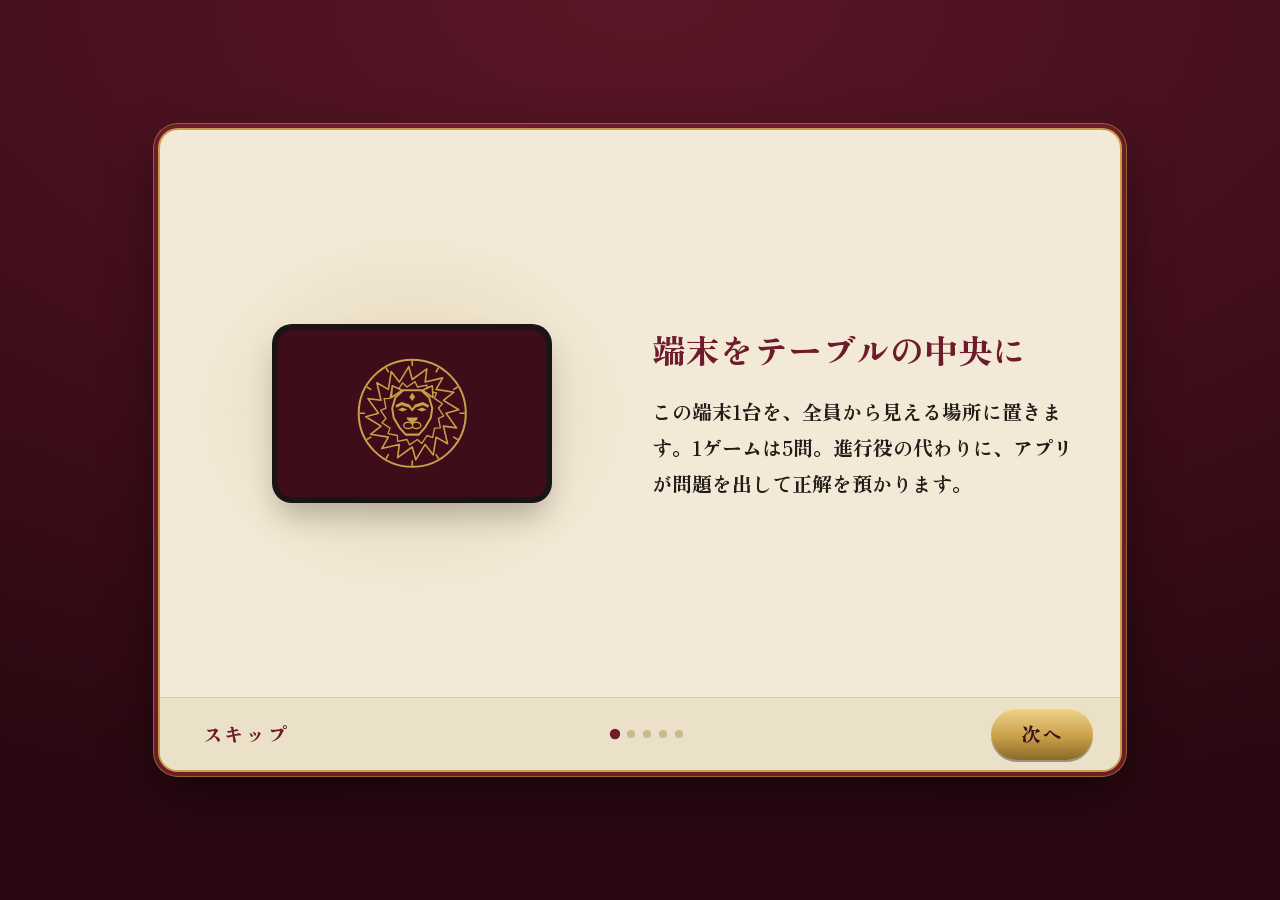
==== commit 583ca424: "Add files via upload" ====
--- a/index.html
+++ b/index.html
@@ -53,16 +53,30 @@
           </div>
         </article>
         <article class="tut-page" data-page="1">
+          <div class="tut-visual tut-visual-judge" aria-hidden="true">
+            <ul class="judge-list">
+              <li><img src="img/lion_silver.svg" alt=""><b>銀ゾーン</b><span>一番上のカードが得点</span></li>
+              <li><img src="img/lion_bronze.svg" alt=""><b>銅ゾーン</b><span>一番上のカードが得点</span></li>
+              <li><img src="img/lion_black.svg" alt=""><b>黒ゾーン</b><span>一番上のカードが得点</span></li>
+              <li><img src="img/lion_gold.svg" alt=""><b>金獅子ポット</b><span>沈めたカードの合計</span></li>
+            </ul>
+          </div>
+          <div class="tut-copy">
+            <h2>問題を見て、入札する</h2>
+            <p>問題が出たら、順番に手札のスコアカードを銀・銅・黒のゾーンに1枚出すか、パスします。カードは上に重ねていき、得点になるのは一番上の1枚だけ。パスするときは、手札を1枚<strong>金獅子ポット</strong>に沈めます。</p>
+          </div>
+        </article>
+        <article class="tut-page" data-page="2">
           <div class="tut-visual tut-visual-write" aria-hidden="true">
             <div class="tut-question">成人の人体にある<br>骨の数は？</div>
-            <div class="tut-memo"><span>200</span><span>180</span><span>230</span></div>
-          </div>
-          <div class="tut-copy">
-            <h2>問題を読んで、数字を書く</h2>
-            <p>問題が出たら、各自が手元のカードに答えの数字を書きます。ぴったりでなくても大丈夫。近ければ近いほど良い答えです。</p>
-          </div>
-        </article>
-        <article class="tut-page" data-page="2">
+            <div class="tut-memo"><span>206</span><span>180</span><span>300</span></div>
+          </div>
+          <div class="tut-copy">
+            <h2>答えの数字を書く</h2>
+            <p>全員がパスしたら、各自が手元のメモに答えの数字を書きます。狙うのはピタリだけではありません。良いカードが乗ったゾーンに入るよう、<strong>わざと外す</strong>のも作戦です。</p>
+          </div>
+        </article>
+        <article class="tut-page" data-page="3">
           <div class="tut-visual tut-visual-swipe" aria-hidden="true">
             <div class="demo-frame">
               <div class="demo-answer"><span>206</span></div>
@@ -78,7 +92,7 @@
             <p>全員が書けたら、問題欄の下の<strong>金獅子</strong>に指をのせ、上へスワイプします。檻が上がり、正解が現れます。</p>
           </div>
         </article>
-        <article class="tut-page" data-page="3">
+        <article class="tut-page" data-page="4">
           <div class="tut-visual tut-visual-judge" aria-hidden="true">
             <ul class="judge-list">
               <li><img src="img/lion_gold.svg" alt=""><b>金獅子</b><span>ピタリ</span></li>
@@ -89,13 +103,13 @@
           </div>
           <div class="tut-copy">
             <h2>自分で判定する</h2>
-            <p>正解の下に、銀獅子・銅獅子の範囲が表示されます。自分の答えと見比べて判定し、得点はカードで管理しましょう。</p>
+            <p>正解の下に、銀獅子・銅獅子の範囲が表示されます。自分の答えと見比べて入ったゾーンを判定し、そのゾーンの一番上のカードを得点にします。ピタリなら金獅子ポットの合計を獲得。誰もいなければポットは次の問題へ持ち越しです。</p>
           </div>
         </article>
       </div>
       <div class="tut-nav">
         <button class="btn btn-text" data-action="tut-skip">スキップ</button>
-        <div class="tut-dots" aria-hidden="true"><i></i><i></i><i></i><i></i></div>
+        <div class="tut-dots" aria-hidden="true"><i></i><i></i><i></i><i></i><i></i></div>
         <button class="btn btn-gold" data-action="tut-next">次へ</button>
       </div>
     </div>
@@ -151,6 +165,7 @@
               <p class="plate-q" id="plate-q"></p>
               <p class="as-of" id="plate-asof"></p>
             </div>
+            <p class="q-source plate-source" id="plate-source"></p>
           </div>
           <div class="knob-row">
             <button class="knob" id="knob" aria-label="金獅子を引き上げて正解を開く（Enter または Space）">
--- a/css/app.css
+++ b/css/app.css
@@ -543,6 +543,29 @@
 .plate .as-of { color: var(--bordeaux); font-size: .5em; }
 .answer-q-text { word-break: auto-phrase; text-wrap: balance; }
 
+/* 問題文の改行：問題データの \n をそのまま改行として表示する */
+.plate-q, .answer-q-text { white-space: pre-line; }
+
+/* 出典・補足（右下に小さく） */
+.q-source {
+  position: absolute;
+  right: 16px;
+  bottom: 10px;
+  max-width: 70%;
+  margin: 0;
+  text-align: right;
+  font-size: clamp(10px, 1.4vmin + 4px, 14px);
+  line-height: 1.3;
+  letter-spacing: .03em;
+  opacity: .75;
+  pointer-events: none;
+}
+.q-source:empty { display: none; }
+.plate-source { color: var(--bordeaux); }
+.plate.has-source .plate-inner { padding-bottom: calc(clamp(10px, 1.4vmin + 4px, 14px) * 2.4); }
+.answer-source { z-index: 1; color: #5b4b40; transition: color .6s; }
+.answer.is-confirmed .answer-source { color: var(--gold); }
+
 .knob-row {
   position: absolute;
   left: 0; right: 0;
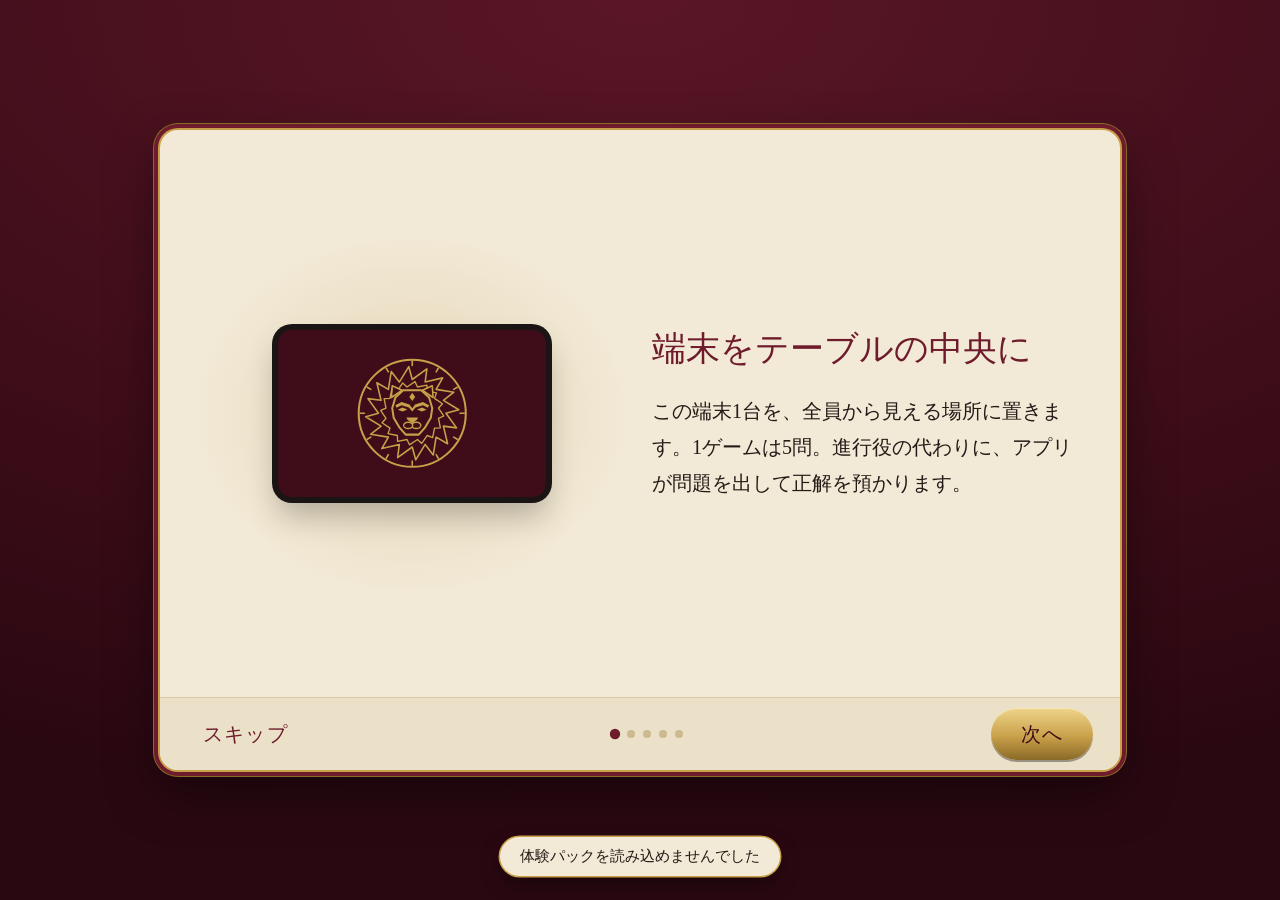
==== commit 06014526: "Add files via upload" ====
--- a/index.html
+++ b/index.html
@@ -13,10 +13,26 @@
 <link rel="manifest" href="manifest.webmanifest">
 <link rel="icon" href="img/icon-192.png" type="image/png">
 <link rel="apple-touch-icon" href="img/apple-touch-icon.png">
-<link rel="preload" href="fonts/ZenAntique-subset.woff2" as="font" type="font/woff2" crossorigin>
+<link rel="preload" href="fonts/ZenAntique-Regular.woff" as="font" type="font/woff" crossorigin>
 <link rel="preload" href="fonts/BodoniModa-subset.woff2" as="font" type="font/woff2" crossorigin>
 <link rel="stylesheet" href="css/app.css">
 <script src="js/app.js" defer></script>
+<script>
+/* 版ずれの自動修復：キャッシュに古い app.js が残り、HTML と食い違ったときは
+   キャッシュを消して1回だけ読み込み直す。APP_VERSION を上げたらここも合わせる */
+window.addEventListener('load', function () {
+  var expected = '0.4.0';
+  if (window.KINJISHI_APP_VERSION === expected) return;
+  try {
+    if (sessionStorage.getItem('kinjishi-heal') === expected) return;
+    sessionStorage.setItem('kinjishi-heal', expected);
+  } catch (e) { return; }
+  var tasks = [];
+  if (window.caches) tasks.push(caches.keys().then(function (ks) { return Promise.all(ks.map(function (k) { return caches.delete(k); })); }));
+  if (navigator.serviceWorker) tasks.push(navigator.serviceWorker.getRegistrations().then(function (rs) { return Promise.all(rs.map(function (r) { return r.update(); })); }));
+  Promise.all(tasks).catch(function () {}).then(function () { location.reload(); });
+});
+</script>
 </head>
 <body>
 <div id="app">
@@ -115,14 +131,31 @@
     </div>
   </section>
 
+  <!-- パック選択 -->
+  <section class="screen screen-packs" id="screen-packs" data-screen="packs">
+    <header class="bar">
+      <button class="btn btn-text" data-action="title">← 戻る</button>
+      <h2 class="bar-title">パックを選ぶ</h2>
+      <span class="bar-spacer"></span>
+    </header>
+    <div class="sets-body">
+      <ul class="pack-list" id="pack-list"></ul>
+      <div class="pack-import">
+        <button class="btn btn-ghost" data-action="import">＋ パックを読み込む</button>
+        <p class="pack-import-note">BOOTHで購入した問題パック（.lish）を読み込めます。<br>読み込んだパックは、この端末に保存されます。</p>
+      </div>
+    </div>
+  </section>
+
   <!-- セット選択 -->
   <section class="screen screen-sets" id="screen-sets" data-screen="sets">
     <header class="bar">
-      <button class="btn btn-text" data-action="title">← 戻る</button>
+      <button class="btn btn-text" data-action="start">← パック</button>
       <h2 class="bar-title">セットを選ぶ</h2>
       <span class="bar-spacer"></span>
     </header>
     <div class="sets-body">
+      <p class="pack-badge" id="pack-badge"></p>
       <p class="sets-lead">1セット5問。好きなセットを選んでください。</p>
       <div class="sets-grid" id="sets-grid"></div>
     </div>
@@ -205,7 +238,7 @@
       <p class="end-lead">おつかれさまでした。カードで得点を集計しましょう。</p>
       <div class="btn-row">
         <button class="btn btn-gold" data-action="title">タイトルへ戻る</button>
-        <button class="btn btn-ghost" data-action="start">別のセットで遊ぶ</button>
+        <button class="btn btn-ghost" data-action="sets">別のセットで遊ぶ</button>
       </div>
     </div>
   </section>
@@ -221,9 +254,22 @@
       <ul class="settings-list">
         <li><button class="setting" data-action="tutorial"><span>遊び方（チュートリアル）を見る</span><i>›</i></button></li>
         <li><button class="setting" data-action="rulebook"><span>ルールブックを開く</span><i>›</i></button></li>
+        <li><button class="setting" data-action="import"><span>パックを読み込む</span><i>›</i></button></li>
         <li><button class="setting" data-action="reshuffle"><span>問題セットを組み直す</span><i>›</i></button></li>
       </ul>
       <p class="settings-meta" id="settings-meta"></p>
+    </div>
+  </section>
+
+  <!-- ルールブック -->
+  <section class="screen screen-rulebook" id="screen-rulebook" data-screen="rulebook">
+    <header class="bar">
+      <button class="btn btn-text" data-action="rulebook-back">← 戻る</button>
+      <h2 class="bar-title">ルールブック</h2>
+      <span class="bar-spacer"></span>
+    </header>
+    <div class="rulebook-body" id="rulebook-body">
+      <article class="rulebook-page" id="rulebook-page"></article>
     </div>
   </section>
 </div>
--- a/css/app.css
+++ b/css/app.css
@@ -2,7 +2,7 @@
 
 @font-face {
   font-family: "Zen Antique";
-  src: url("../fonts/ZenAntique-subset.woff2") format("woff2");
+  src: url("../fonts/ZenAntique-Regular.woff") format("woff"); /* 全文字収録版 */
   font-weight: 400;
   font-style: normal;
   font-display: swap;
@@ -305,6 +305,83 @@
 /* ───── セット選択 ───── */
 .sets-body { flex: 1; overflow-y: auto; padding: 8px 4px 16px; -webkit-overflow-scrolling: touch; }
 .sets-lead { text-align: center; color: var(--ivory-dim); margin: 4px 0 16px; font-size: clamp(14px, 2vmin + 6px, 18px); }
+
+/* 収録パックの札（セット選択画面） */
+.pack-badge {
+  display: flex;
+  width: fit-content;
+  align-items: center;
+  gap: .7em;
+  margin: 4px auto 8px;
+  padding: .32em 1.1em .32em 1.2em;
+  border: 1px solid var(--gold);
+  border-radius: 999px;
+  box-shadow: inset 0 0 0 3px rgba(201, 160, 74, .12);
+  font-size: clamp(14px, 1.6vmin + 8px, 18px);
+  line-height: 1.4;
+}
+.pack-badge:empty { display: none; }
+
+/* パック選択 */
+.pack-list { list-style: none; margin: 4px auto 0; padding: 0; max-width: 760px; display: grid; gap: 12px; }
+.pack-card { display: flex; align-items: stretch; gap: 8px; }
+.pack-main {
+  flex: 1;
+  display: flex;
+  align-items: center;
+  gap: 16px;
+  min-width: 0;
+  padding: 14px 18px;
+  border: 1px solid var(--line);
+  border-radius: 14px;
+  background: linear-gradient(180deg, #5a1626, #45101d);
+  color: var(--ivory);
+  font: inherit;
+  text-align: left;
+  cursor: pointer;
+  transition: transform .15s, border-color .2s;
+}
+.pack-main:hover { border-color: var(--gold); }
+.pack-main:active { transform: scale(.98); }
+.pack-main:focus-visible, .pack-del:focus-visible { outline: 2px solid var(--gold-light); outline-offset: 3px; }
+.pack-main .lion { width: 52px; height: 52px; flex: none; }
+.pack-text { display: flex; flex-direction: column; gap: 4px; min-width: 0; }
+.pack-title { font-size: clamp(17px, 1.6vmin + 10px, 21px); letter-spacing: .1em; }
+.pack-card-id {
+  margin-left: .7em;
+  padding-left: .7em;
+  border-left: 1px solid rgba(201, 160, 74, .5);
+  color: var(--gold);
+  font-family: var(--font-num);
+  font-size: .78em;
+  letter-spacing: .14em;
+}
+.pack-sub { color: var(--ivory-dim); font-size: 13px; letter-spacing: .04em; }
+.pack-card.is-builtin .pack-main { background: linear-gradient(180deg, #4b1220, #3a0e18); }
+.pack-del {
+  flex: none;
+  padding: 0 16px;
+  border: 1px solid var(--line);
+  border-radius: 14px;
+  background: transparent;
+  color: var(--ivory-dim);
+  font: inherit;
+  font-size: 13px;
+  cursor: pointer;
+}
+.pack-del:hover { color: var(--ivory); border-color: var(--gold); }
+.pack-empty { text-align: center; color: var(--ivory-dim); padding: 24px 0; }
+.pack-import { max-width: 760px; margin: 22px auto 0; text-align: center; }
+.pack-import-note { margin: 12px 0 0; color: var(--ivory-dim); font-size: 13px; line-height: 1.8; }
+.pack-name { color: var(--ivory); letter-spacing: .12em; }
+.pack-id {
+  padding-left: .7em;
+  border-left: 1px solid rgba(201, 160, 74, .5);
+  color: var(--gold);
+  font-family: var(--font-num);
+  font-size: .85em;
+  letter-spacing: .14em;
+}
 .sets-grid {
   display: grid;
   grid-template-columns: repeat(auto-fill, minmax(150px, 1fr));
@@ -563,8 +640,7 @@
 .q-source:empty { display: none; }
 .plate-source { color: var(--bordeaux); }
 .plate.has-source .plate-inner { padding-bottom: calc(clamp(10px, 1.4vmin + 4px, 14px) * 2.4); }
-.answer-source { z-index: 1; color: #5b4b40; transition: color .6s; }
-.answer.is-confirmed .answer-source { color: var(--gold); }
+/* 出典・補足はプレートにだけ表示し、開示で檻と一緒に消える（正解欄には出さない） */
 
 .knob-row {
   position: absolute;
@@ -690,6 +766,55 @@
 .setting:active { background: rgba(110, 27, 44, .8); }
 .setting i { font-style: normal; color: var(--gold); font-size: 1.4em; }
 .settings-meta { margin-top: 18px; text-align: center; color: var(--ivory-dim); font-size: 13px; line-height: 1.8; }
+
+/* ルールブック：ボルドーの上にアイボリーの紙面を1枚置く */
+.rulebook-body {
+  flex: 1;
+  min-height: 0;
+  overflow-y: auto;
+  -webkit-overflow-scrolling: touch;
+  overscroll-behavior: contain;
+  padding: 8px 0 24px;
+}
+.rulebook-page {
+  max-width: 760px;
+  margin: 0 auto;
+  background: var(--ivory);
+  color: var(--ink);
+  border-radius: 14px;
+  padding: clamp(20px, 4vmin + 8px, 48px) clamp(18px, 5vmin, 56px);
+  box-shadow: 0 0 0 1px var(--gold), 0 0 0 5px var(--bordeaux-deep), 0 0 0 6px var(--line), 0 12px 30px rgba(0, 0, 0, .35);
+  font-size: clamp(14px, 1.2vmin + 10px, 17px);
+  line-height: 1.95;
+  letter-spacing: .02em;
+  word-break: auto-phrase;
+  -webkit-user-select: text;
+  user-select: text;
+}
+.rulebook-page > :first-child { margin-top: 0; }
+.rulebook-page h2 {
+  margin: 2.2em 0 .7em;
+  padding-bottom: .35em;
+  border-bottom: 1px solid var(--gold);
+  color: var(--bordeaux);
+  font-size: 1.45em;
+  font-weight: 400;
+  line-height: 1.5;
+  letter-spacing: .08em;
+}
+.rulebook-page h3 { margin: 1.8em 0 .5em; color: var(--bordeaux); font-size: 1.18em; font-weight: 400; line-height: 1.5; }
+.rulebook-page h3::before { content: "◆"; margin-right: .45em; color: var(--gold); font-size: .7em; vertical-align: .15em; }
+.rulebook-page h4, .rulebook-page h5 { margin: 1.4em 0 .4em; font-size: 1.05em; font-weight: 400; color: var(--gold-dark); }
+.rulebook-page p { margin: .6em 0; }
+.rulebook-page ul, .rulebook-page ol { margin: .5em 0; padding-left: 1.5em; }
+.rulebook-page li { margin: .25em 0; }
+.rulebook-page li::marker { color: var(--gold-dark); }
+.rulebook-page li > ul, .rulebook-page li > ol { margin: .2em 0 .4em; }
+.rulebook-page strong { font-weight: 400; color: var(--bordeaux); background: linear-gradient(transparent 62%, rgba(201, 160, 74, .32) 62%); }
+.rulebook-page em { font-style: normal; color: #6b5a4c; font-size: .94em; }
+.rulebook-page code { font-family: var(--font-num); }
+.rulebook-page hr { margin: 2em auto; width: 40%; border: 0; border-top: 1px solid var(--gold); }
+.rb-status { text-align: center; color: #6b5a4c; margin: 2em 0; }
 
 /* ───── モーダル・トースト ───── */
 .modal {
